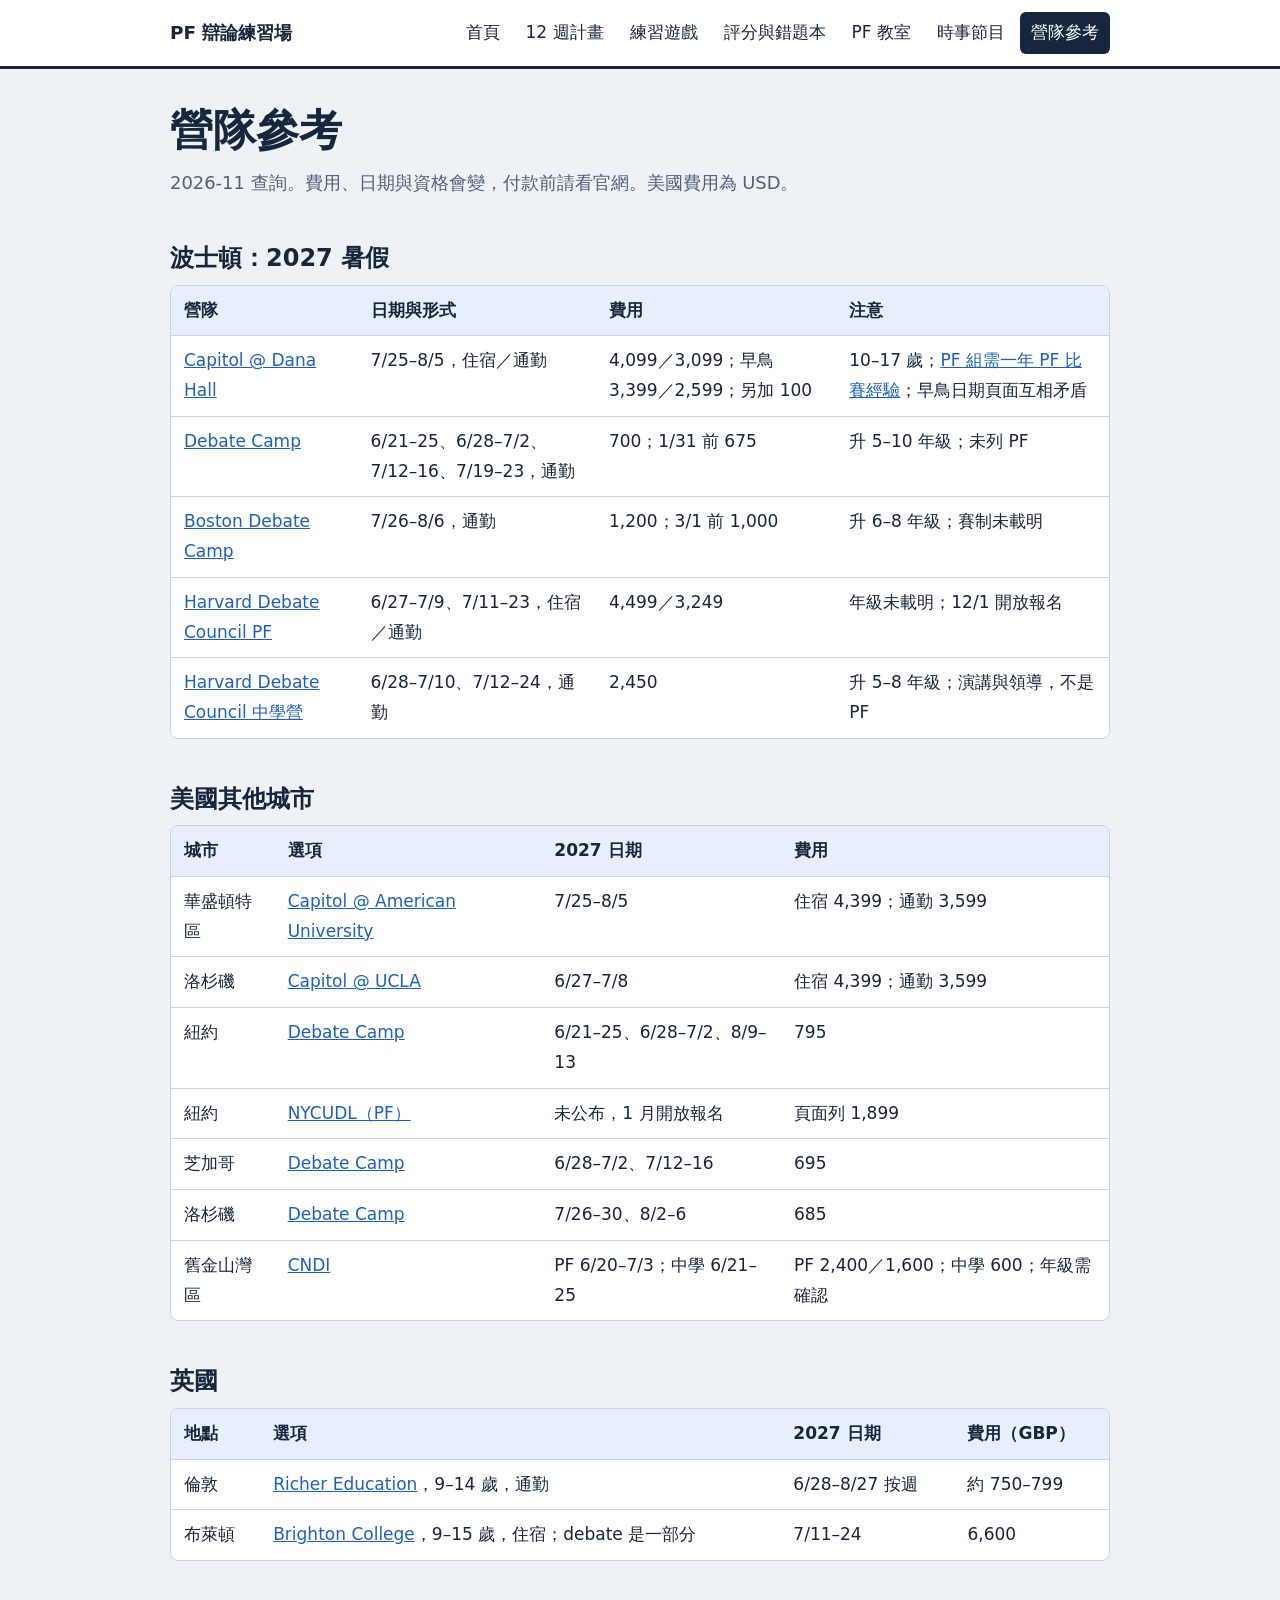
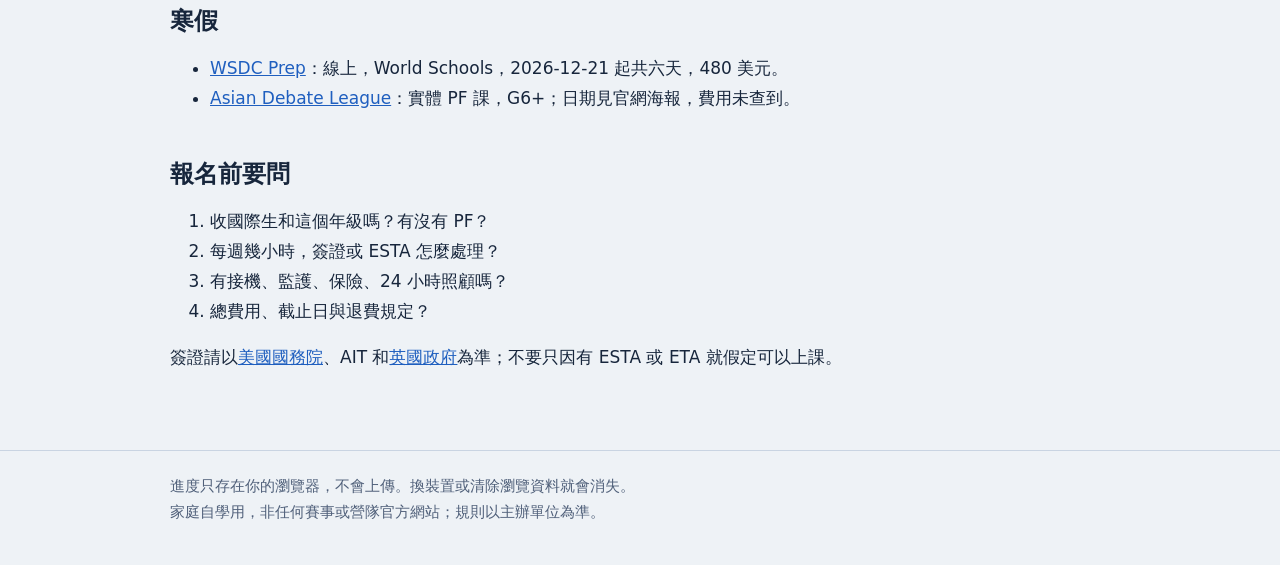
==== camps.html @ 6cc1cc4f "Add PF debate 12-week plan and practice games Co-Authored-By: Claude Opus 5.5 <noreply@anthropic.com" ====
<!DOCTYPE html>
<html lang="zh-Hant">
<head>
<meta charset="utf-8">
<meta name="viewport" content="width=device-width,initial-scale=1">
<title>營隊參考｜PF 辯論練習場</title>
<meta name="description" content="Public Forum 12 週練習計畫與親子互動遊戲">
<link rel="icon" href="favicon.svg">
<link rel="stylesheet" href="style.css">
</head>
<body>
<header><div class="wrap"><a class="logo" href="index.html">PF 辯論練習場</a>
<nav aria-label="主選單"><a href="index.html">首頁</a><a href="plan.html">12 週計畫</a><a href="games.html">練習遊戲</a><a href="score.html">評分與錯題本</a><a href="learn.html">PF 教室</a><a href="news.html">時事節目</a><a href="camps.html" aria-current="page">營隊參考</a></nav></div></header>
<main class="wrap">
<h1>營隊參考</h1><p class="lead">2026-11 查詢。費用、日期與資格會變，付款前請看官網。美國費用為 USD。</p><h2>波士頓：2027 暑假</h2><div class="tw" tabindex="0"><table><thead><tr><th>營隊</th><th>日期與形式</th><th>費用</th><th>注意</th></tr></thead><tbody>
<tr><td><a href="https://www.capitoldebate.com/camping-detail/dana-hall" target="_blank" rel="noopener">Capitol @ Dana Hall</a></td><td>7/25–8/5，住宿／通勤</td><td>4,099／3,099；早鳥 3,399／2,599；另加 100</td><td>10–17 歲；<a href="https://www.capitoldebate.com/camp-program/Competitive-Public-Forum-Debate" target="_blank" rel="noopener">PF 組需一年 PF 比賽經驗</a>；早鳥日期頁面互相矛盾</td></tr>
<tr><td><a href="https://www.debatecamp.com/boston" target="_blank" rel="noopener">Debate Camp</a></td><td>6/21–25、6/28–7/2、7/12–16、7/19–23，通勤</td><td>700；1/31 前 675</td><td>升 5–10 年級；未列 PF</td></tr>
<tr><td><a href="https://www.bostondebate.org/debatecamp/" target="_blank" rel="noopener">Boston Debate Camp</a></td><td>7/26–8/6，通勤</td><td>1,200；3/1 前 1,000</td><td>升 6–8 年級；賽制未載明</td></tr>
<tr><td><a href="https://hdcsw.org/public-forum/" target="_blank" rel="noopener">Harvard Debate Council PF</a></td><td>6/27–7/9、7/11–23，住宿／通勤</td><td>4,499／3,249</td><td>年級未載明；12/1 開放報名</td></tr>
<tr><td><a href="https://hdcsw.org/programs/middle-school" target="_blank" rel="noopener">Harvard Debate Council 中學營</a></td><td>6/28–7/10、7/12–24，通勤</td><td>2,450</td><td>升 5–8 年級；演講與領導，不是 PF</td></tr>
</tbody></table></div>
<h2>美國其他城市</h2><div class="tw" tabindex="0"><table><thead><tr><th>城市</th><th>選項</th><th>2027 日期</th><th>費用</th></tr></thead><tbody>
<tr><td>華盛頓特區</td><td><a href="https://www.capitoldebate.com/camping-detail/american-university-washington-d-c" target="_blank" rel="noopener">Capitol @ American University</a></td><td>7/25–8/5</td><td>住宿 4,399；通勤 3,599</td></tr>
<tr><td>洛杉磯</td><td><a href="https://www.capitoldebate.com/camping-detail/ucla_university-california-los-angeles" target="_blank" rel="noopener">Capitol @ UCLA</a></td><td>6/27–7/8</td><td>住宿 4,399；通勤 3,599</td></tr>
<tr><td>紐約</td><td><a href="https://www.debatecamp.com/newyork" target="_blank" rel="noopener">Debate Camp</a></td><td>6/21–25、6/28–7/2、8/9–13</td><td>795</td></tr>
<tr><td>紐約</td><td><a href="https://debate.nyc/summer-institute/" target="_blank" rel="noopener">NYCUDL（PF）</a></td><td>未公布，1 月開放報名</td><td>頁面列 1,899</td></tr>
<tr><td>芝加哥</td><td><a href="https://www.debatecamp.com/chicago" target="_blank" rel="noopener">Debate Camp</a></td><td>6/28–7/2、7/12–16</td><td>695</td></tr>
<tr><td>洛杉磯</td><td><a href="https://www.debatecamp.com/la" target="_blank" rel="noopener">Debate Camp</a></td><td>7/26–30、8/2–6</td><td>685</td></tr>
<tr><td>舊金山灣區</td><td><a href="https://berkeleydebate.com/camps/" target="_blank" rel="noopener">CNDI</a></td><td>PF 6/20–7/3；中學 6/21–25</td><td>PF 2,400／1,600；中學 600；年級需確認</td></tr>
</tbody></table></div>
<h2>英國</h2><div class="tw" tabindex="0"><table><thead><tr><th>地點</th><th>選項</th><th>2027 日期</th><th>費用（GBP）</th></tr></thead><tbody>
<tr><td>倫敦</td><td><a href="https://www.richereducation.co.uk/face-to-face-debating-public-speaking-summer-camp/" target="_blank" rel="noopener">Richer Education</a>，9–14 歲，通勤</td><td>6/28–8/27 按週</td><td>約 750–799</td></tr>
<tr><td>布萊頓</td><td><a href="https://www.brightoncollege.org.uk/summer-school" target="_blank" rel="noopener">Brighton College</a>，9–15 歲，住宿；debate 是一部分</td><td>7/11–24</td><td>6,600</td></tr>
</tbody></table></div>
<h2>寒假</h2><ul><li><a href="https://wsdcacademy.com/winter-debate-camp" target="_blank" rel="noopener">WSDC Prep</a>：線上，World Schools，2026-12-21 起共六天，480 美元。</li><li><a href="https://asiandebateleague.com/winter-camp" target="_blank" rel="noopener">Asian Debate League</a>：實體 PF 課，G6+；日期見官網海報，費用未查到。</li></ul>
<h2>報名前要問</h2><ol><li>收國際生和這個年級嗎？有沒有 PF？</li><li>每週幾小時，簽證或 ESTA 怎麼處理？</li><li>有接機、監護、保險、24 小時照顧嗎？</li><li>總費用、截止日與退費規定？</li></ol><p>簽證請以<a href="https://travel.state.gov/content/travel/en/us-visas/tourism-visit/visa-waiver-program.html" target="_blank" rel="noopener">美國國務院</a>、AIT 和<a href="https://www.gov.uk/standard-visitor/visit-to-study" target="_blank" rel="noopener">英國政府</a>為準；不要只因有 ESTA 或 ETA 就假定可以上課。</p>
</main>
<footer><div class="wrap small">進度只存在你的瀏覽器，不會上傳。換裝置或清除瀏覽資料就會消失。<br>家庭自學用，非任何賽事或營隊官方網站；規則以主辦單位為準。</div></footer>
<script src="app.js"></script>
</body>
</html>
---- style.css ----
:root{--bg:#eef2f6;--paper:#fff;--ink:#17263c;--soft:#50607a;--line:#c9d4e2;--pro:#1f5fbf;--con:#c2362b;--ok:#1d7a4f;--mark:#ffe06b;--probg:#e6effb}
@media(prefers-color-scheme:dark){:root{--bg:#0f1826;--paper:#18243a;--ink:#e9eff8;--soft:#a9b8ce;--line:#34455f;--pro:#86b6ff;--con:#ff9a8f;--ok:#6fd3a2;--mark:#6b5a10;--probg:#1a3155}}
*{box-sizing:border-box}
body{margin:0;background:var(--bg);color:var(--ink);font:17px/1.75 "Noto Sans TC","Microsoft JhengHei","PingFang TC",system-ui,sans-serif}
a{color:var(--pro)}.wrap{max-width:980px;margin:auto;padding-left:20px;padding-right:20px}
header{background:var(--paper);border-bottom:3px solid var(--ink)}
header .wrap{display:flex;flex-wrap:wrap;gap:6px 22px;align-items:center;padding-top:12px;padding-bottom:12px}
.logo{font-weight:800;font-size:1.15rem;color:var(--ink);text-decoration:none;margin-right:auto}
nav{display:flex;flex-wrap:wrap;gap:4px}nav a{padding:6px 11px;border-radius:6px;text-decoration:none;color:var(--ink)}
nav a:hover{background:var(--probg)}nav a[aria-current]{background:var(--ink);color:var(--paper)}
main{padding-top:34px;padding-bottom:60px}h1{font-size:clamp(1.8rem,5vw,2.7rem);line-height:1.25;margin:0 0 10px}h2{margin:44px 0 10px;font-size:1.5rem;line-height:1.35}h3{margin:20px 0 6px}
.lead{font-size:1.12rem;color:var(--soft);max-width:42em;margin-top:0}
.flow{display:grid;grid-template-columns:1fr 1fr;background:var(--paper);border:2px solid var(--ink);margin:26px 0}
.flow>div{padding:18px 22px}.flow>div+div{border-left:2px solid var(--con)}.flow h3{margin:0}.p{color:var(--pro)}.c{color:var(--con)}
.grid{display:grid;grid-template-columns:repeat(auto-fit,minmax(min(100%,270px),1fr));gap:16px}
.card{background:var(--paper);border:1px solid var(--line);border-radius:8px;padding:18px 20px}.card h3{margin-top:0}a.card{text-decoration:none;color:var(--ink)}a.card:hover{border-color:var(--pro);box-shadow:0 0 0 1px var(--pro)}
button,.btn{font:inherit;font-weight:700;min-height:46px;padding:8px 18px;border-radius:7px;border:2px solid var(--ink);background:var(--paper);color:var(--ink);cursor:pointer;text-decoration:none;display:inline-block}
button:hover:not(:disabled){background:var(--probg)}.go,.go:hover:not(:disabled){background:var(--ink);color:var(--paper)}button:disabled{cursor:default;opacity:.8}
:focus-visible{outline:3px solid var(--pro);outline-offset:2px}
.tw{overflow-x:auto;background:var(--paper);border:1px solid var(--line);border-radius:8px}table{border-collapse:collapse;width:100%;min-width:560px}th,td{padding:10px 13px;text-align:left;vertical-align:top;border-bottom:1px solid var(--line)}th{background:var(--probg)}tr:last-child td{border-bottom:0}
.week{background:var(--paper);border:1px solid var(--line);border-left:6px solid var(--pro);border-radius:6px;padding:14px 18px;margin:12px 0}.week.done{border-left-color:var(--ok)}.week summary{font-weight:700;cursor:pointer}.week label{display:flex;gap:10px;margin:7px 0}
input[type=checkbox]{width:21px;height:21px;flex:none;margin-top:5px}input[type=text],select{font:inherit;width:100%;padding:9px;border:1px solid var(--soft);border-radius:6px;background:var(--paper);color:var(--ink)}
.opts{display:grid;gap:10px;margin:14px 0}.opts button{text-align:left;font-weight:500;border-color:var(--line)}.opts .right{border-color:var(--ok);box-shadow:inset 5px 0 var(--ok)}.opts .wrong{border-color:var(--con);box-shadow:inset 5px 0 var(--con)}
.fb{min-height:3em;padding:10px 14px;border-left:5px solid var(--mark);background:var(--bg);border-radius:4px;margin-bottom:14px}.fb:empty{visibility:hidden}
.game{background:var(--paper);border:2px solid var(--ink);border-radius:10px;padding:clamp(16px,4vw,28px);margin:18px 0}.tabs{display:flex;gap:8px;flex-wrap:wrap}.tabs button[aria-pressed=true]{background:var(--ink);color:var(--paper)}
.q{font-size:1.2rem;font-weight:700}.clock{font-size:clamp(3.5rem,14vw,6rem);font-weight:800;font-variant-numeric:tabular-nums;line-height:1.1;margin:8px 0}.clock.end{color:var(--con)}.cue{background:var(--mark);padding:10px 14px;border-radius:6px;font-weight:700}
.row{display:flex;gap:10px;flex-wrap:wrap;align-items:center;margin:12px 0}.stars{font-weight:700}.bar{height:12px;background:var(--line);border-radius:6px;overflow:hidden}.bar i{display:block;height:100%;background:var(--ok);width:0}
.sort{padding:0;list-style:none}.sort li{display:flex;gap:8px;align-items:center;background:var(--bg);margin:8px 0;padding:10px;border-radius:6px}.sort span{flex:1}.sort button{min-width:46px;padding:4px}
.small{font-size:.92rem;color:var(--soft)}footer{border-top:1px solid var(--line);padding:22px 0 40px}
@media(max-width:600px){.flow{grid-template-columns:1fr}.flow>div+div{border-left:0;border-top:2px solid var(--con)}}
@media print{header,footer,.np{display:none}body{background:#fff}.week{break-inside:avoid}}
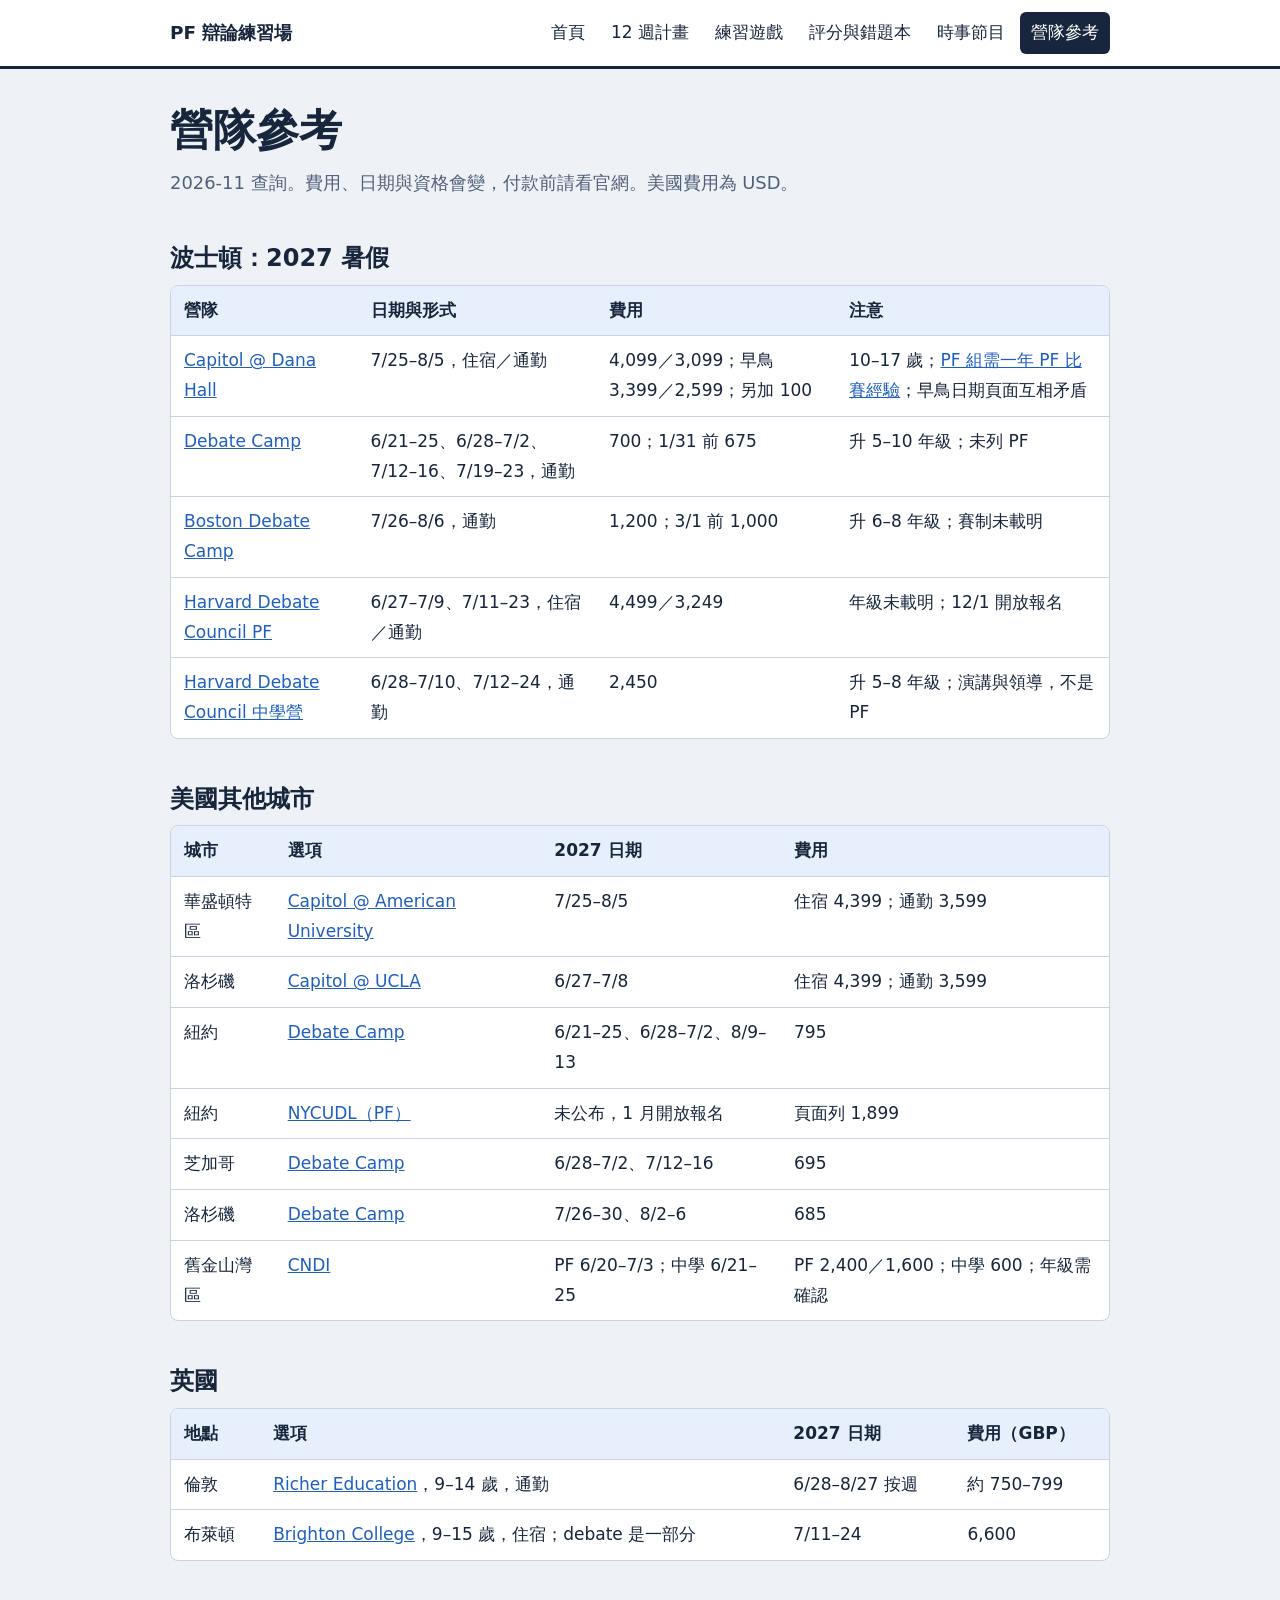
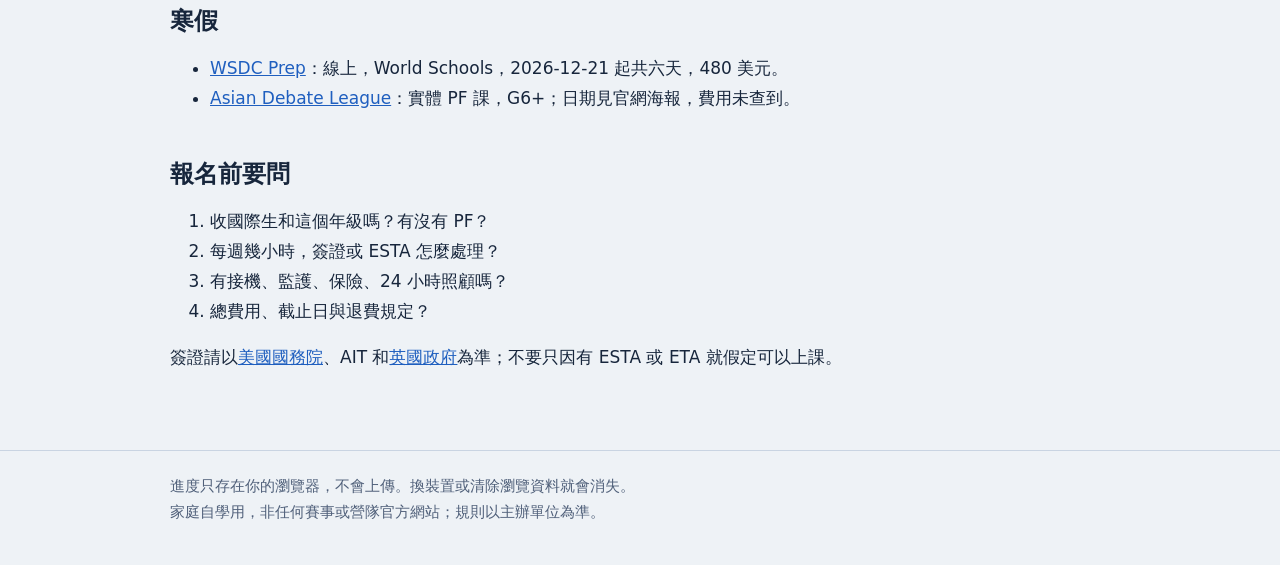
==== commit 4b49537b: "Remove PF classroom page Co-Authored-By: Claude Opus 5.5 <noreply@anthropic.com>" ====
--- a/camps.html
+++ b/camps.html
@@ -10,7 +10,7 @@
 </head>
 <body>
 <header><div class="wrap"><a class="logo" href="index.html">PF 辯論練習場</a>
-<nav aria-label="主選單"><a href="index.html">首頁</a><a href="plan.html">12 週計畫</a><a href="games.html">練習遊戲</a><a href="score.html">評分與錯題本</a><a href="learn.html">PF 教室</a><a href="news.html">時事節目</a><a href="camps.html" aria-current="page">營隊參考</a></nav></div></header>
+<nav aria-label="主選單"><a href="index.html">首頁</a><a href="plan.html">12 週計畫</a><a href="games.html">練習遊戲</a><a href="score.html">評分與錯題本</a><a href="news.html">時事節目</a><a href="camps.html" aria-current="page">營隊參考</a></nav></div></header>
 <main class="wrap">
 <h1>營隊參考</h1><p class="lead">2026-11 查詢。費用、日期與資格會變，付款前請看官網。美國費用為 USD。</p><h2>波士頓：2027 暑假</h2><div class="tw" tabindex="0"><table><thead><tr><th>營隊</th><th>日期與形式</th><th>費用</th><th>注意</th></tr></thead><tbody>
 <tr><td><a href="https://www.capitoldebate.com/camping-detail/dana-hall" target="_blank" rel="noopener">Capitol @ Dana Hall</a></td><td>7/25–8/5，住宿／通勤</td><td>4,099／3,099；早鳥 3,399／2,599；另加 100</td><td>10–17 歲；<a href="https://www.capitoldebate.com/camp-program/Competitive-Public-Forum-Debate" target="_blank" rel="noopener">PF 組需一年 PF 比賽經驗</a>；早鳥日期頁面互相矛盾</td></tr>
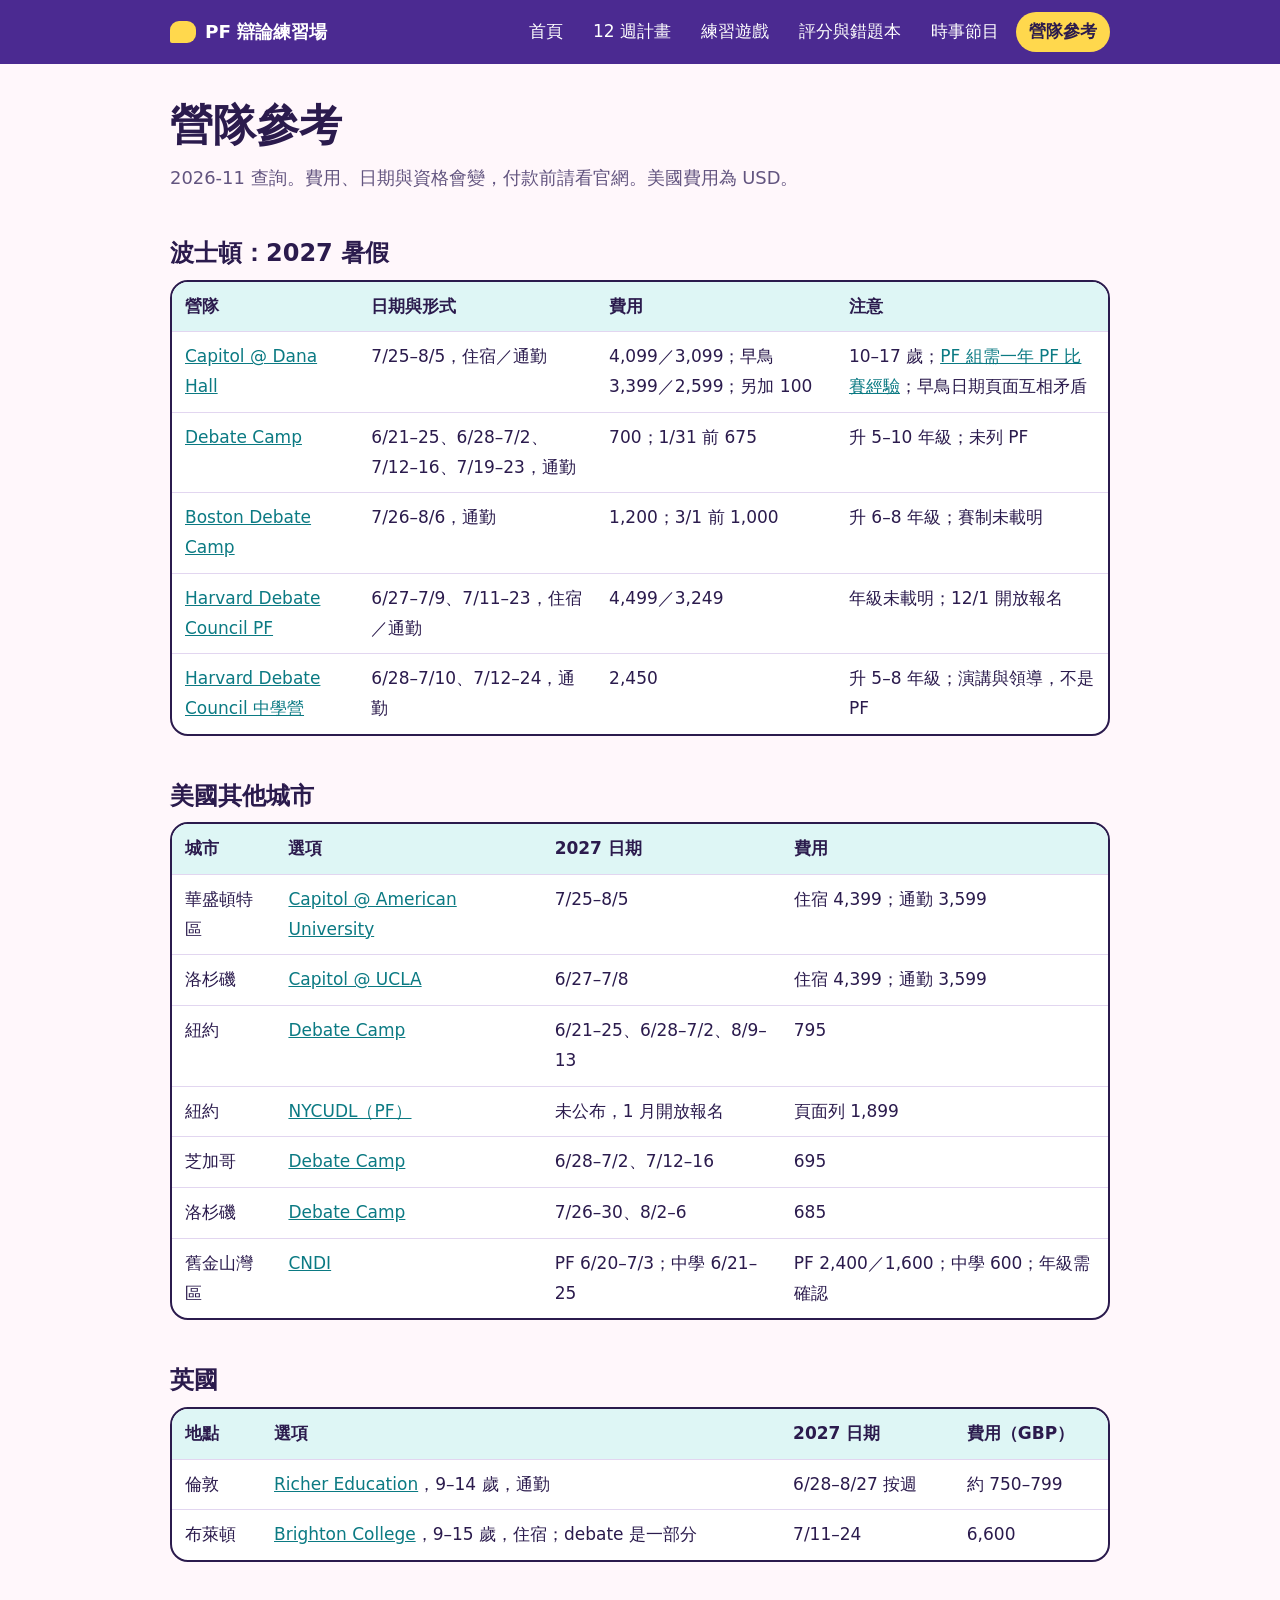
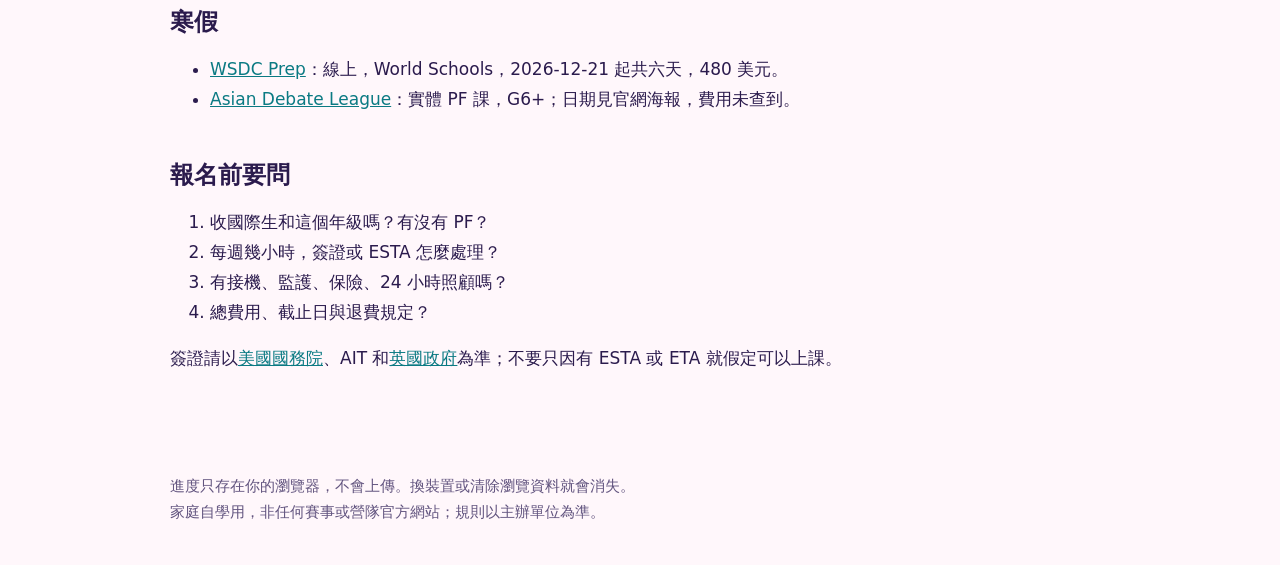
==== commit 5994d7ad: "Redesign site with debate stage theme, levels and journey map Co-Authored-By: Claude Opus 5.5 <norep" ====
--- a/camps.html
+++ b/camps.html
@@ -5,8 +5,8 @@
 <meta name="viewport" content="width=device-width,initial-scale=1">
 <title>營隊參考｜PF 辯論練習場</title>
 <meta name="description" content="Public Forum 12 週練習計畫與親子互動遊戲">
-<link rel="icon" href="favicon.svg">
-<link rel="stylesheet" href="style.css">
+<link rel="icon" href="favicon.svg?v=4">
+<link rel="stylesheet" href="style.css?v=4">
 </head>
 <body>
 <header><div class="wrap"><a class="logo" href="index.html">PF 辯論練習場</a>
@@ -36,6 +36,6 @@
 <h2>報名前要問</h2><ol><li>收國際生和這個年級嗎？有沒有 PF？</li><li>每週幾小時，簽證或 ESTA 怎麼處理？</li><li>有接機、監護、保險、24 小時照顧嗎？</li><li>總費用、截止日與退費規定？</li></ol><p>簽證請以<a href="https://travel.state.gov/content/travel/en/us-visas/tourism-visit/visa-waiver-program.html" target="_blank" rel="noopener">美國國務院</a>、AIT 和<a href="https://www.gov.uk/standard-visitor/visit-to-study" target="_blank" rel="noopener">英國政府</a>為準；不要只因有 ESTA 或 ETA 就假定可以上課。</p>
 </main>
 <footer><div class="wrap small">進度只存在你的瀏覽器，不會上傳。換裝置或清除瀏覽資料就會消失。<br>家庭自學用，非任何賽事或營隊官方網站；規則以主辦單位為準。</div></footer>
-<script src="app.js"></script>
+<script src="app.js?v=4"></script>
 </body>
 </html>
--- a/style.css
+++ b/style.css
@@ -29,3 +29,32 @@
 .small{font-size:.92rem;color:var(--soft)}footer{border-top:1px solid var(--line);padding:22px 0 40px}
 @media(max-width:600px){.flow{grid-template-columns:1fr}.flow>div+div{border-left:0;border-top:2px solid var(--con)}}
 @media print{header,footer,.np{display:none}body{background:#fff}.week{break-inside:avoid}}
+
+/* 辯論舞台主題 */
+:root{--bg:#fff7fb;--paper:#fff;--ink:#2b1b4d;--soft:#62547f;--line:#e2d6f0;--pro:#0b7a83;--con:#c92f62;--ok:#0f8a5f;--mark:#ffd84d;--probg:#def6f5;--plum:#4b2a91;--pop:4px 4px 0 var(--ink)}
+@media(prefers-color-scheme:dark){:root{--bg:#1a1230;--paper:#271c45;--ink:#f6f0ff;--soft:#c5b8e0;--line:#4a3b70;--pro:#6fe0df;--con:#ff8fb3;--ok:#6ce0b0;--mark:#ffd84d;--probg:#1c4350;--plum:#4b2a91;--pop:4px 4px 0 #0c0718}}
+html{scroll-padding-top:20px}
+header{border-bottom:0;background:var(--plum)}.logo{color:#fff;display:flex;align-items:center;gap:9px}.logo::before{content:"";width:26px;height:22px;border-radius:9px 9px 9px 2px;background:#ffd84d}
+nav a{color:#fff;border-radius:99px;padding:5px 13px}nav a:hover{background:rgba(255,255,255,.18)}nav a[aria-current]{background:#ffd84d;color:#2b1b4d;font-weight:700}
+h1{font-weight:900}h2{font-weight:900}
+main:has(.hero){padding-top:0}
+.hero{background:var(--plum);color:#fff;overflow:hidden}.hero .wrap{display:grid;grid-template-columns:1.05fr 1fr;gap:20px;align-items:end;padding-top:34px}
+.hero h1{font-size:clamp(2.2rem,5.4vw,3.7rem);line-height:1.15}.hero .lead{color:#e8dcff}.hero .copy{padding-bottom:44px}.hero svg{display:block;width:100%;height:auto}.hero mark{background:none;color:#ffd84d}
+.hero .btn{border-color:#2b1b4d;color:#2b1b4d;background:#fff;box-shadow:4px 4px 0 #2b1b4d}.hero .btn.go{background:#ffd84d;color:#2b1b4d}
+.b1{animation:bob 3s ease-in-out infinite}.b2{animation:bob 3s 1.5s ease-in-out infinite}@keyframes bob{50%{transform:translateY(-8px)}}
+button,.btn{border-radius:14px;transition:transform .12s,box-shadow .12s}.btn,.go{box-shadow:var(--pop)}.btn:hover,.go:hover:not(:disabled){transform:translate(-1px,-2px);box-shadow:5px 6px 0 var(--ink)}.btn:active,.go:active:not(:disabled){transform:translate(3px,3px);box-shadow:none}
+.go,.go:hover:not(:disabled){background:#ffd84d;color:#2b1b4d;border-color:#2b1b4d}.go:disabled{opacity:.45;box-shadow:none}
+.card,.week,.tw,.game{border:2px solid var(--ink);border-radius:18px}.card,.game{box-shadow:var(--pop)}.week{border-left-width:10px;border-left-color:var(--pro)}.week.done summary::after{content:" ✓ 過關";color:var(--ok)}
+.gcard{display:flex;gap:16px;align-items:center;transition:transform .15s}.gcard:hover{transform:translateY(-5px) rotate(-.6deg)}.gcard svg{width:66px;height:66px;flex:none;border-radius:18px;background:var(--c)}.gcard h3{margin:0}a.card:hover{border-color:var(--ink);box-shadow:6px 8px 0 var(--ink)}
+.level{display:grid;grid-template-columns:auto 1fr;gap:6px 20px;align-items:center;margin-top:30px}.level .badge{width:84px;height:84px;border-radius:50%;background:#ffd84d;color:#2b1b4d;border:3px solid var(--ink);display:grid;place-items:center;font-weight:900;font-size:1.9rem}.level h2{margin:0}.level p{margin:4px 0}
+.bar{height:16px;border:2px solid var(--ink);border-radius:99px}.bar i{background:var(--pro);transition:width .5s}
+.map{display:grid;grid-template-columns:repeat(6,1fr);gap:22px 10px;list-style:none;padding:0;margin:20px 0}.map a{display:block;text-align:center;text-decoration:none;color:var(--ink);font-size:.88rem;line-height:1.3}.map b{width:58px;height:58px;border-radius:50%;margin:0 auto 6px;display:grid;place-items:center;border:3px solid var(--ink);background:var(--paper);font-size:1.25rem}.map li:nth-child(n+4):nth-child(-n+6) b{background:#ffc3d7;color:#2b1b4d}.map li:nth-child(-n+3) b{background:#b8f0ec;color:#2b1b4d}.map li:nth-child(n+7):nth-child(-n+9) b{background:#ffe48a;color:#2b1b4d}.map li:nth-child(n+10) b{background:#d3c2ff;color:#2b1b4d}.map .done b{background:#0f8a5f!important;color:#fff!important}.map .now b{animation:bob 2s infinite;box-shadow:0 0 0 5px #ffd84d}
+.flow{border-radius:22px 22px 22px 4px;overflow:hidden;box-shadow:var(--pop)}.flow>div+div{border-left:2px solid var(--ink)}.flow>div:first-child{background:var(--probg)}
+.tabs button{border-radius:99px}.tabs button[aria-pressed=true]{background:var(--plum);color:#fff;border-color:var(--plum)}
+.game{padding:clamp(18px,4vw,36px);min-height:380px}.game .q{font-size:1.35rem}.opts button{border-color:var(--ink);padding:12px 18px;background:var(--bg);border-radius:18px 18px 18px 4px}.opts button:hover:not(:disabled){background:var(--probg);transform:translateX(6px)}.opts .right{background:var(--probg)}.fb{border-radius:12px;border-left:8px solid var(--mark)}
+.right{animation:pop .35s}.wrong{animation:shake .3s}@keyframes pop{50%{transform:scale(1.03)}}@keyframes shake{25%{transform:translateX(-6px)}75%{transform:translateX(6px)}}
+.cue{color:#2b1b4d;border-radius:18px 18px 18px 4px;font-size:1.15rem}.sort li{border:2px solid var(--line);border-radius:14px}th{background:var(--probg)}
+.bit{position:fixed;z-index:9;width:11px;height:15px;pointer-events:none;border-radius:3px}
+footer{border-top:0}
+@media(max-width:700px){.hero .wrap{grid-template-columns:1fr}.hero .copy{padding-bottom:0}.map{grid-template-columns:repeat(3,1fr)}.flow>div+div{border-left:0;border-top:2px solid var(--ink)}}
+@media(prefers-reduced-motion:reduce){*{animation:none!important;transition:none!important}}
